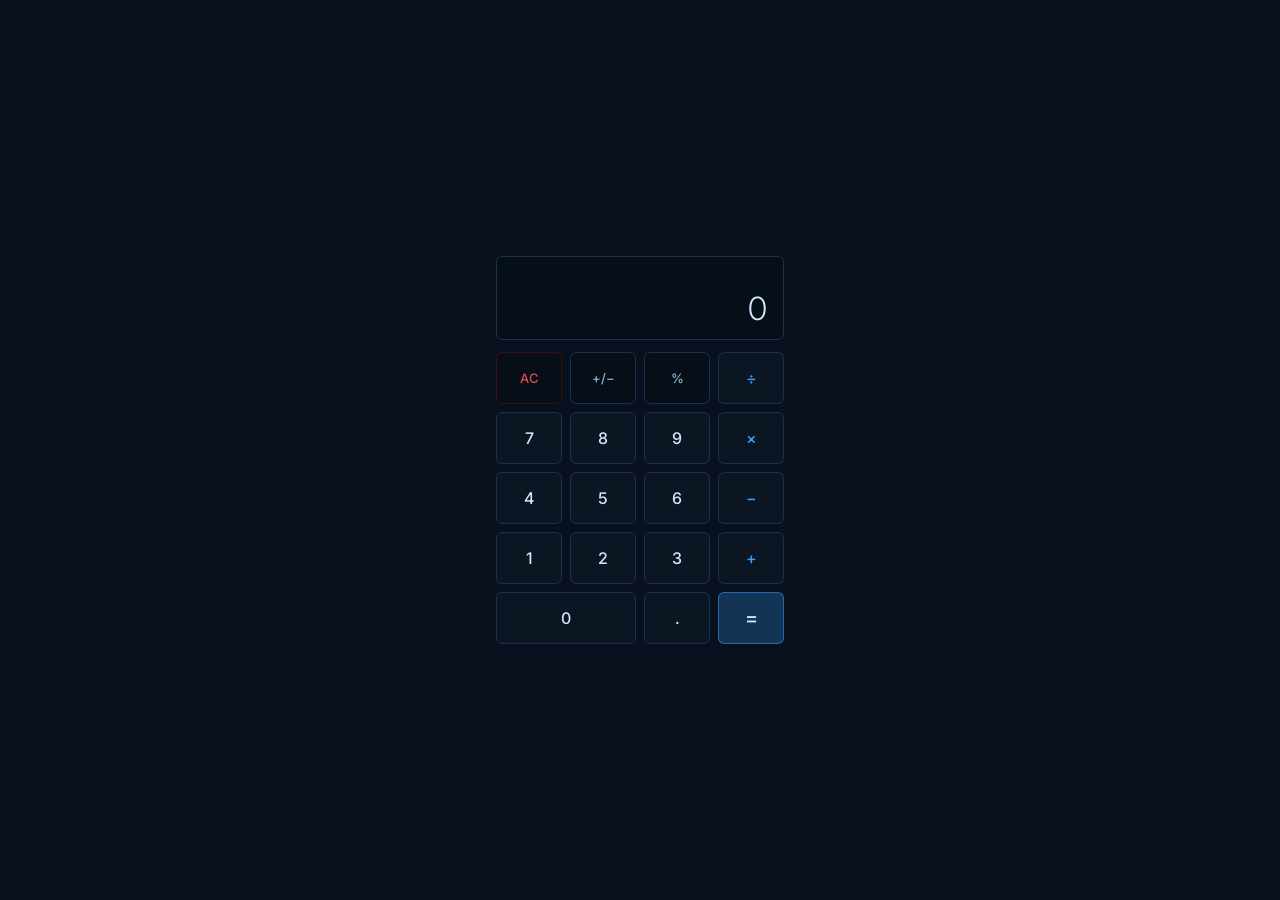
==== apps/kalkulator/index.html @ 5ba20c5a "first commit" ====
<!doctype html>
<html lang="cs">
<head>
  <meta charset="UTF-8" />
  <meta name="viewport" content="width=device-width, initial-scale=1.0" />
  <title>Kalkulačka</title>
  <link rel="preconnect" href="https://fonts.googleapis.com" />
  <link rel="preconnect" href="https://fonts.gstatic.com" crossorigin />
  <link href="https://fonts.googleapis.com/css2?family=Inter:wght@400;500;600&display=swap" rel="stylesheet" />
  <style>
    /* ── Hub theme variable defaults ── */
    :root {
      --th-bg:         #060f18;
      --th-bg-panel:   #07101c;
      --th-bg-card:    #0b1622;
      --th-bg-hover:   rgba(59,158,255,0.08);
      --th-accent:     #3b9eff;
      --th-accent-dim: rgba(59,158,255,0.15);
      --th-accent-rgb: 59,158,255;
      --th-text:       #d0e8ff;
      --th-text-mid:   #8ab8d8;
      --th-text-dim:   #3a6080;
      --th-border:     #1a3050;
      --th-font:       'Inter', sans-serif;
      --th-radius-md:  6px;
    }

    *, *::before, *::after { box-sizing: border-box; margin: 0; padding: 0; }

    html, body {
      width: 100%; height: 100vh;
      background: var(--th-bg-panel);
      color: var(--th-text);
      font-family: var(--th-font);
      display: flex;
      align-items: center;
      justify-content: center;
      overflow: hidden;
      -webkit-font-smoothing: antialiased;
    }

    .calc-wrap {
      width: 100%;
      max-width: 320px;
      padding: 16px;
      display: flex;
      flex-direction: column;
      gap: 12px;
    }

    /* ── Display ─────────────────────────────────────── */
    .calc-display {
      background: var(--th-bg);
      border: 1px solid var(--th-border);
      border-radius: var(--th-radius-md);
      padding: 12px 16px;
      display: flex;
      flex-direction: column;
      align-items: flex-end;
      gap: 4px;
      min-height: 80px;
    }

    #exprDisplay {
      font-size: 13px;
      color: var(--th-text-dim);
      min-height: 18px;
      word-break: break-all;
      text-align: right;
    }

    #mainDisplay {
      font-size: 32px;
      font-weight: 300;
      color: var(--th-text);
      word-break: break-all;
      text-align: right;
      line-height: 1.1;
    }

    /* ── Button grid ──────────────────────────────────── */
    .calc-grid {
      display: grid;
      grid-template-columns: repeat(4, 1fr);
      gap: 8px;
    }

    .cb {
      background: var(--th-bg-card);
      border: 1px solid var(--th-border);
      border-radius: var(--th-radius-md);
      color: var(--th-text);
      font-family: var(--th-font);
      font-size: 16px;
      font-weight: 500;
      padding: 0;
      height: 52px;
      cursor: pointer;
      transition: background 0.1s, border-color 0.1s, color 0.1s;
      user-select: none;
    }

    .cb:hover  { background: var(--th-bg-hover); border-color: rgba(var(--th-accent-rgb),0.3); }
    .cb:active { filter: brightness(1.2); }

    .cb.op {
      color: var(--th-accent);
      border-color: rgba(var(--th-accent-rgb),0.2);
    }
    .cb.op:hover { background: rgba(var(--th-accent-rgb),0.12); border-color: rgba(var(--th-accent-rgb),0.4); }

    .cb.fn {
      background: var(--th-bg);
      color: var(--th-text-mid);
      font-size: 13px;
    }
    .cb.fn:hover { background: var(--th-bg-hover); }

    .cb.eq {
      background: rgba(var(--th-accent-rgb),0.25);
      border-color: rgba(var(--th-accent-rgb),0.5);
      color: var(--th-text);
      font-size: 20px;
    }
    .cb.eq:hover  { background: rgba(var(--th-accent-rgb),0.35); }
    .cb.eq:active { filter: brightness(1.15); }

    .cb.zero { grid-column: span 2; }

    .cb.ac {
      color: #dd4a4a;
      border-color: #3a1010;
    }
    .cb.ac:hover { background: #1a0a0a; border-color: #602020; color: #ff6060; }
  </style>
</head>
<body>

<div class="calc-wrap">
  <div class="calc-display">
    <div id="exprDisplay"></div>
    <div id="mainDisplay">0</div>
  </div>

  <div class="calc-grid">
    <!-- row 1 -->
    <button class="cb fn ac" data-act="ac">AC</button>
    <button class="cb fn"    data-act="sign">+/−</button>
    <button class="cb fn"    data-act="pct">%</button>
    <button class="cb op"    data-act="op" data-val="÷">÷</button>
    <!-- row 2 -->
    <button class="cb"       data-act="digit" data-val="7">7</button>
    <button class="cb"       data-act="digit" data-val="8">8</button>
    <button class="cb"       data-act="digit" data-val="9">9</button>
    <button class="cb op"    data-act="op" data-val="×">×</button>
    <!-- row 3 -->
    <button class="cb"       data-act="digit" data-val="4">4</button>
    <button class="cb"       data-act="digit" data-val="5">5</button>
    <button class="cb"       data-act="digit" data-val="6">6</button>
    <button class="cb op"    data-act="op" data-val="−">−</button>
    <!-- row 4 -->
    <button class="cb"       data-act="digit" data-val="1">1</button>
    <button class="cb"       data-act="digit" data-val="2">2</button>
    <button class="cb"       data-act="digit" data-val="3">3</button>
    <button class="cb op"    data-act="op" data-val="+">+</button>
    <!-- row 5 -->
    <button class="cb zero"  data-act="digit" data-val="0">0</button>
    <button class="cb"       data-act="dot">.</button>
    <button class="cb eq"    data-act="eq">=</button>
  </div>
</div>

<script>
'use strict';

const mainDisp = document.getElementById('mainDisplay');
const exprDisp = document.getElementById('exprDisplay');

let current          = '0';
let stored           = null;
let pendingOp        = null;
let justCalc         = false;
let waitingForOperand = false;

function updateDisplay(val) {
  // Limit display length
  const s = String(val);
  mainDisp.textContent = s.length > 14 ? parseFloat(val).toExponential(6) : s;
}

function setExpr(s) {
  exprDisp.textContent = s || '';
}

document.querySelector('.calc-grid').addEventListener('click', e => {
  const btn = e.target.closest('.cb');
  if (!btn) return;
  const act = btn.dataset.act;
  const val = btn.dataset.val;

  switch (act) {
    case 'digit':
      if (justCalc || waitingForOperand) { current = val; justCalc = false; waitingForOperand = false; }
      else current = current === '0' ? val : current + val;
      if (current.length > 15) current = current.slice(0, 15);
      updateDisplay(current);
      break;

    case 'dot':
      if (justCalc || waitingForOperand) { current = '0.'; justCalc = false; waitingForOperand = false; }
      else if (!current.includes('.')) current += '.';
      updateDisplay(current);
      break;

    case 'op':
      justCalc = false;
      if (stored !== null && pendingOp && !waitingForOperand) {
        const res = calculate(stored, parseFloat(current), pendingOp);
        current = String(res);
        updateDisplay(current);
      }
      stored = parseFloat(current);
      pendingOp = val;
      waitingForOperand = true;
      setExpr(mainDisp.textContent + ' ' + val);
      break;

    case 'eq':
      if (pendingOp === null) break;
      const res = calculate(stored, parseFloat(current), pendingOp);
      setExpr(mainDisp.textContent + ' ' + pendingOp + ' ' + current + ' =');
      current   = String(res);
      stored    = null;
      pendingOp = null;
      justCalc  = true;
      waitingForOperand = false;
      updateDisplay(current);
      break;

    case 'ac':
      current           = '0';
      stored            = null;
      pendingOp         = null;
      justCalc          = false;
      waitingForOperand = false;
      updateDisplay('0');
      setExpr('');
      break;

    case 'sign':
      current = String(parseFloat(current) * -1);
      updateDisplay(current);
      break;

    case 'pct':
      current = String(parseFloat(current) / 100);
      updateDisplay(current);
      break;
  }
});

function calculate(a, b, op) {
  switch (op) {
    case '+': return round(a + b);
    case '−': return round(a - b);
    case '×': return round(a * b);
    case '÷': return b !== 0 ? round(a / b) : 'Chyba';
    default:  return b;
  }
}

function round(n) {
  return Math.round(n * 1e10) / 1e10;
}

// Keyboard support
document.addEventListener('keydown', e => {
  const key = e.key;
  if (key >= '0' && key <= '9') click(`digit:${key}`);
  else if (key === '.') click('dot:');
  else if (key === '+') click('op:+');
  else if (key === '-') click('op:−');
  else if (key === '*') click('op:×');
  else if (key === '/') { e.preventDefault(); click('op:÷'); }
  else if (key === 'Enter' || key === '=') click('eq:');
  else if (key === 'Escape') click('ac:');
  else if (key === 'Backspace') {
    if (current.length > 1) current = current.slice(0, -1);
    else current = '0';
    updateDisplay(current);
  }
});

function click(desc) {
  const [act, val] = desc.split(':');
  const btn = document.querySelector(`.cb[data-act="${act}"][data-val="${val}"]`)
    || document.querySelector(`.cb[data-act="${act}"]`);
  if (btn) btn.click();
}
</script>
<script src="../../js/themes.js"></script>
</body>
</html>
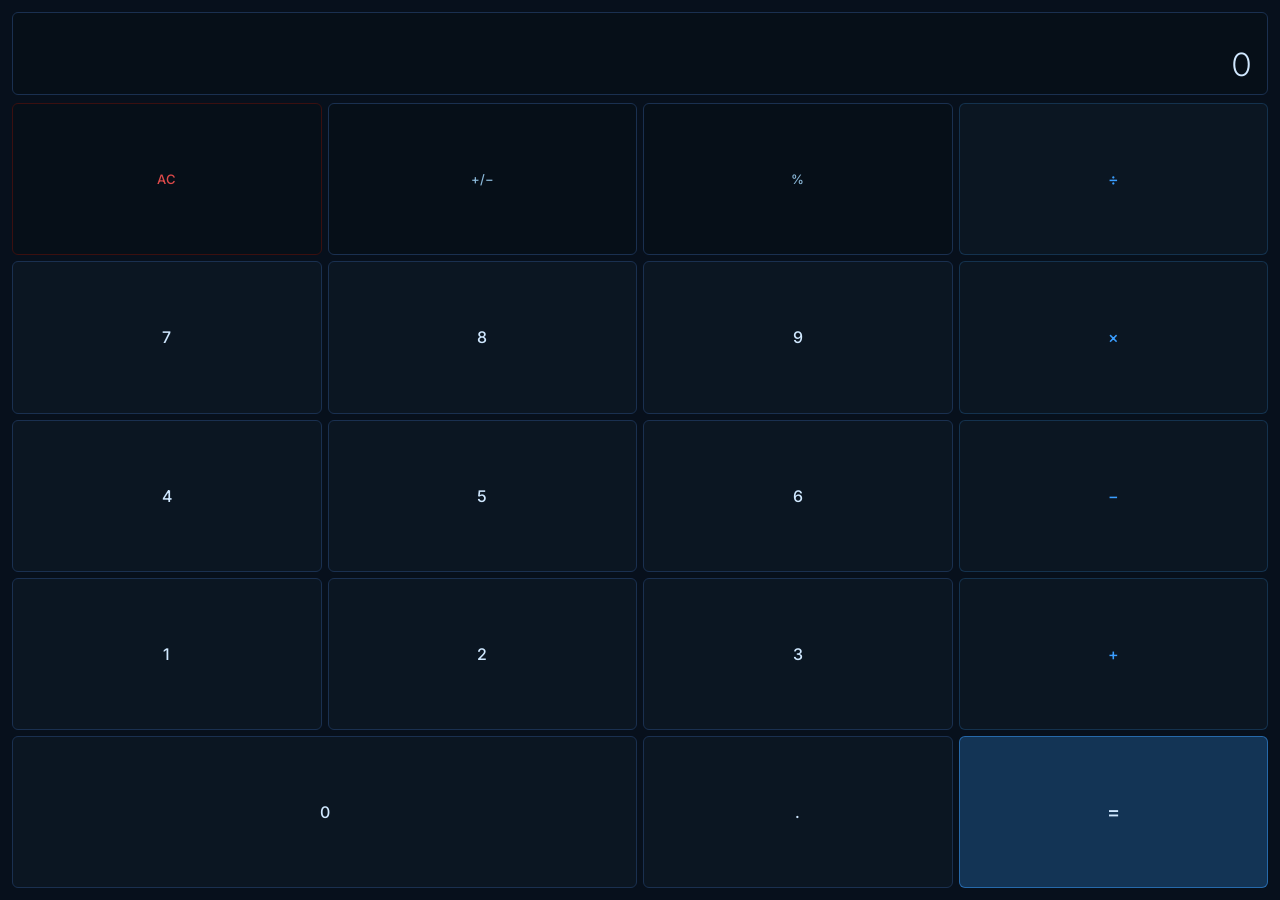
==== commit a8615344: "feat: resize windows like on windows; fix calc unfocusing when clicking buttons with mouse" ====
--- a/apps/kalkulator/index.html
+++ b/apps/kalkulator/index.html
@@ -28,24 +28,24 @@
     *, *::before, *::after { box-sizing: border-box; margin: 0; padding: 0; }
 
     html, body {
-      width: 100%; height: 100vh;
+      width: 100%; height: 100%;
       background: var(--th-bg-panel);
       color: var(--th-text);
       font-family: var(--th-font);
       display: flex;
-      align-items: center;
-      justify-content: center;
+      align-items: stretch;
+      justify-content: stretch;
       overflow: hidden;
       -webkit-font-smoothing: antialiased;
     }
 
     .calc-wrap {
       width: 100%;
-      max-width: 320px;
-      padding: 16px;
+      height: 100%;
+      padding: 12px;
       display: flex;
       flex-direction: column;
-      gap: 12px;
+      gap: 8px;
     }
 
     /* ── Display ─────────────────────────────────────── */
@@ -58,7 +58,8 @@
       flex-direction: column;
       align-items: flex-end;
       gap: 4px;
-      min-height: 80px;
+      min-height: 72px;
+      flex-shrink: 0;
     }
 
     #exprDisplay {
@@ -82,7 +83,10 @@
     .calc-grid {
       display: grid;
       grid-template-columns: repeat(4, 1fr);
-      gap: 8px;
+      grid-template-rows: repeat(5, 1fr);
+      gap: 6px;
+      flex: 1;
+      min-height: 0;
     }
 
     .cb {
@@ -94,7 +98,7 @@
       font-size: 16px;
       font-weight: 500;
       padding: 0;
-      height: 52px;
+      height: auto;
       cursor: pointer;
       transition: background 0.1s, border-color 0.1s, color 0.1s;
       user-select: none;
@@ -144,29 +148,29 @@
 
   <div class="calc-grid">
     <!-- row 1 -->
-    <button class="cb fn ac" data-act="ac">AC</button>
-    <button class="cb fn"    data-act="sign">+/−</button>
-    <button class="cb fn"    data-act="pct">%</button>
-    <button class="cb op"    data-act="op" data-val="÷">÷</button>
+    <button class="cb fn ac" data-act="ac"  tabindex="-1">AC</button>
+    <button class="cb fn"    data-act="sign" tabindex="-1">+/−</button>
+    <button class="cb fn"    data-act="pct"  tabindex="-1">%</button>
+    <button class="cb op"    data-act="op" data-val="÷" tabindex="-1">÷</button>
     <!-- row 2 -->
-    <button class="cb"       data-act="digit" data-val="7">7</button>
-    <button class="cb"       data-act="digit" data-val="8">8</button>
-    <button class="cb"       data-act="digit" data-val="9">9</button>
-    <button class="cb op"    data-act="op" data-val="×">×</button>
+    <button class="cb"       data-act="digit" data-val="7" tabindex="-1">7</button>
+    <button class="cb"       data-act="digit" data-val="8" tabindex="-1">8</button>
+    <button class="cb"       data-act="digit" data-val="9" tabindex="-1">9</button>
+    <button class="cb op"    data-act="op" data-val="×" tabindex="-1">×</button>
     <!-- row 3 -->
-    <button class="cb"       data-act="digit" data-val="4">4</button>
-    <button class="cb"       data-act="digit" data-val="5">5</button>
-    <button class="cb"       data-act="digit" data-val="6">6</button>
-    <button class="cb op"    data-act="op" data-val="−">−</button>
+    <button class="cb"       data-act="digit" data-val="4" tabindex="-1">4</button>
+    <button class="cb"       data-act="digit" data-val="5" tabindex="-1">5</button>
+    <button class="cb"       data-act="digit" data-val="6" tabindex="-1">6</button>
+    <button class="cb op"    data-act="op" data-val="−" tabindex="-1">−</button>
     <!-- row 4 -->
-    <button class="cb"       data-act="digit" data-val="1">1</button>
-    <button class="cb"       data-act="digit" data-val="2">2</button>
-    <button class="cb"       data-act="digit" data-val="3">3</button>
-    <button class="cb op"    data-act="op" data-val="+">+</button>
+    <button class="cb"       data-act="digit" data-val="1" tabindex="-1">1</button>
+    <button class="cb"       data-act="digit" data-val="2" tabindex="-1">2</button>
+    <button class="cb"       data-act="digit" data-val="3" tabindex="-1">3</button>
+    <button class="cb op"    data-act="op" data-val="+" tabindex="-1">+</button>
     <!-- row 5 -->
-    <button class="cb zero"  data-act="digit" data-val="0">0</button>
-    <button class="cb"       data-act="dot">.</button>
-    <button class="cb eq"    data-act="eq">=</button>
+    <button class="cb zero"  data-act="digit" data-val="0" tabindex="-1">0</button>
+    <button class="cb"       data-act="dot" tabindex="-1">.</button>
+    <button class="cb eq"    data-act="eq"   tabindex="-1">=</button>
   </div>
 </div>
 
@@ -195,68 +199,8 @@
 document.querySelector('.calc-grid').addEventListener('click', e => {
   const btn = e.target.closest('.cb');
   if (!btn) return;
-  const act = btn.dataset.act;
-  const val = btn.dataset.val;
-
-  switch (act) {
-    case 'digit':
-      if (justCalc || waitingForOperand) { current = val; justCalc = false; waitingForOperand = false; }
-      else current = current === '0' ? val : current + val;
-      if (current.length > 15) current = current.slice(0, 15);
-      updateDisplay(current);
-      break;
-
-    case 'dot':
-      if (justCalc || waitingForOperand) { current = '0.'; justCalc = false; waitingForOperand = false; }
-      else if (!current.includes('.')) current += '.';
-      updateDisplay(current);
-      break;
-
-    case 'op':
-      justCalc = false;
-      if (stored !== null && pendingOp && !waitingForOperand) {
-        const res = calculate(stored, parseFloat(current), pendingOp);
-        current = String(res);
-        updateDisplay(current);
-      }
-      stored = parseFloat(current);
-      pendingOp = val;
-      waitingForOperand = true;
-      setExpr(mainDisp.textContent + ' ' + val);
-      break;
-
-    case 'eq':
-      if (pendingOp === null) break;
-      const res = calculate(stored, parseFloat(current), pendingOp);
-      setExpr(mainDisp.textContent + ' ' + pendingOp + ' ' + current + ' =');
-      current   = String(res);
-      stored    = null;
-      pendingOp = null;
-      justCalc  = true;
-      waitingForOperand = false;
-      updateDisplay(current);
-      break;
-
-    case 'ac':
-      current           = '0';
-      stored            = null;
-      pendingOp         = null;
-      justCalc          = false;
-      waitingForOperand = false;
-      updateDisplay('0');
-      setExpr('');
-      break;
-
-    case 'sign':
-      current = String(parseFloat(current) * -1);
-      updateDisplay(current);
-      break;
-
-    case 'pct':
-      current = String(parseFloat(current) / 100);
-      updateDisplay(current);
-      break;
-  }
+  btn.blur();
+  dispatch(btn.dataset.act, btn.dataset.val);
 });
 
 function calculate(a, b, op) {
@@ -273,29 +217,69 @@
   return Math.round(n * 1e10) / 1e10;
 }
 
-// Keyboard support
+// Keyboard support — handle all input here, buttons have tabindex=-1 so they never steal focus
+const KB_KEYS = new Set(['0','1','2','3','4','5','6','7','8','9','.','Enter','=','+','-','*','/','Escape','Backspace','Delete']);
 document.addEventListener('keydown', e => {
   const key = e.key;
-  if (key >= '0' && key <= '9') click(`digit:${key}`);
-  else if (key === '.') click('dot:');
-  else if (key === '+') click('op:+');
-  else if (key === '-') click('op:−');
-  else if (key === '*') click('op:×');
-  else if (key === '/') { e.preventDefault(); click('op:÷'); }
-  else if (key === 'Enter' || key === '=') click('eq:');
-  else if (key === 'Escape') click('ac:');
+  if (!KB_KEYS.has(key)) return;
+  e.preventDefault();
+  if (key >= '0' && key <= '9') dispatch('digit', key);
+  else if (key === '.') dispatch('dot');
+  else if (key === '+') dispatch('op', '+');
+  else if (key === '-') dispatch('op', '−');
+  else if (key === '*') dispatch('op', '×');
+  else if (key === '/') dispatch('op', '÷');
+  else if (key === 'Enter' || key === '=') dispatch('eq');
+  else if (key === 'Escape' || key === 'Delete') dispatch('ac');
   else if (key === 'Backspace') {
-    if (current.length > 1) current = current.slice(0, -1);
+    if (justCalc) { current = '0'; justCalc = false; }
+    else if (current.length > 1) current = current.slice(0, -1);
     else current = '0';
     updateDisplay(current);
   }
 });
 
-function click(desc) {
-  const [act, val] = desc.split(':');
-  const btn = document.querySelector(`.cb[data-act="${act}"][data-val="${val}"]`)
-    || document.querySelector(`.cb[data-act="${act}"]`);
-  if (btn) btn.click();
+// Dispatch action directly (no .click() relay — avoids double-trigger)
+function dispatch(act, val) {
+  switch (act) {
+    case 'digit':
+      if (justCalc || waitingForOperand) { current = val; justCalc = false; waitingForOperand = false; }
+      else current = current === '0' ? val : current + val;
+      if (current.length > 15) current = current.slice(0, 15);
+      updateDisplay(current);
+      break;
+    case 'dot':
+      if (justCalc || waitingForOperand) { current = '0.'; justCalc = false; waitingForOperand = false; }
+      else if (!current.includes('.')) current += '.';
+      updateDisplay(current);
+      break;
+    case 'op':
+      justCalc = false;
+      if (stored !== null && pendingOp && !waitingForOperand) {
+        const r = calculate(stored, parseFloat(current), pendingOp);
+        current = String(r); updateDisplay(current);
+      }
+      stored = parseFloat(current); pendingOp = val; waitingForOperand = true;
+      setExpr(mainDisp.textContent + ' ' + val);
+      break;
+    case 'eq':
+      if (pendingOp === null) break;
+      { const r = calculate(stored, parseFloat(current), pendingOp);
+        setExpr(mainDisp.textContent + ' ' + pendingOp + ' ' + current + ' =');
+        current = String(r); stored = null; pendingOp = null; justCalc = true; waitingForOperand = false;
+        updateDisplay(current); }
+      break;
+    case 'ac':
+      current = '0'; stored = null; pendingOp = null; justCalc = false; waitingForOperand = false;
+      updateDisplay('0'); setExpr('');
+      break;
+    case 'sign':
+      current = String(parseFloat(current) * -1); updateDisplay(current);
+      break;
+    case 'pct':
+      current = String(parseFloat(current) / 100); updateDisplay(current);
+      break;
+  }
 }
 </script>
 <script src="../../js/themes.js"></script>
